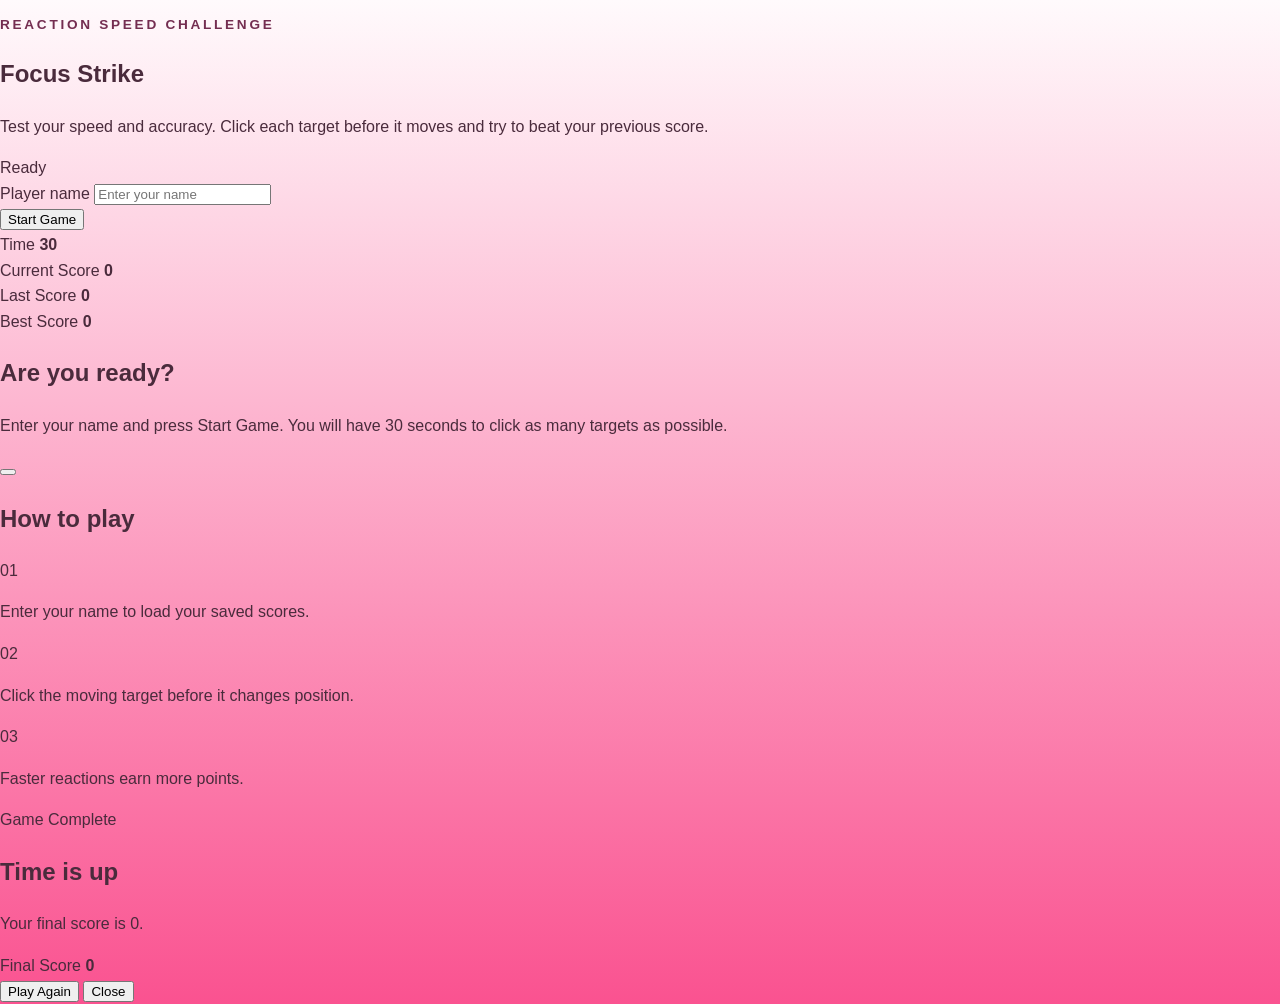
==== index.html @ 073978c5 "Adding all changes" ====
<!DOCTYPE html>
<html lang="en">
<head>
    <meta charset="UTF-8">

    <meta
        name="viewport"
        content="width=device-width, initial-scale=1.0"
    >

    <meta
        name="description"
        content="Focus Strike is a reaction speed game that challenges players to beat their previous scores."
    >

    <title>Focus Strike | Reaction Speed Game</title>

    <link rel="stylesheet" href="./src/style.css">

    <script src="./src/script.js" defer></script>
</head>

<body>

    <main class="game-container">

        <section class="game-card">

            <header class="game-header">
                <div>
                    <p class="eyebrow">Reaction Speed Challenge</p>
                    <h1>Focus Strike</h1>
                    <p class="game-description">
                        Test your speed and accuracy. Click each target before
                        it moves and try to beat your previous score.
                    </p>
                </div>

                <div class="game-status" id="gameStatus">
                    Ready
                </div>
            </header>

            <section class="player-section">

                <div class="input-group">
                    <label for="playerName">Player name</label>

                    <input
                        type="text"
                        id="playerName"
                        placeholder="Enter your name"
                        maxlength="20"
                        autocomplete="off"
                    >
                </div>

                <button
                    type="button"
                    class="primary-button"
                    id="startButton"
                >
                    Start Game
                </button>

            </section>

            <section class="scoreboard">

                <article class="score-card">
                    <span class="score-label">Time</span>
                    <strong id="timeDisplay">30</strong>
                </article>

                <article class="score-card">
                    <span class="score-label">Current Score</span>
                    <strong id="scoreDisplay">0</strong>
                </article>

                <article class="score-card">
                    <span class="score-label">Last Score</span>
                    <strong id="lastScoreDisplay">0</strong>
                </article>

                <article class="score-card highlight-card">
                    <span class="score-label">Best Score</span>
                    <strong id="bestScoreDisplay">0</strong>
                </article>

            </section>

            <section
                class="game-board"
                id="gameBoard"
                aria-label="Game playing area"
            >

                <div class="start-message" id="startMessage">
                    <h2>Are you ready?</h2>

                    <p>
                        Enter your name and press Start Game.
                        You will have 30 seconds to click as many targets
                        as possible.
                    </p>
                </div>

                <button
                    type="button"
                    class="target"
                    id="target"
                    aria-label="Click target"
                >
                    <span></span>
                </button>

            </section>

            <section class="instructions">
                <h2>How to play</h2>

                <div class="instruction-list">

                    <article>
                        <span>01</span>
                        <p>Enter your name to load your saved scores.</p>
                    </article>

                    <article>
                        <span>02</span>
                        <p>Click the moving target before it changes position.</p>
                    </article>

                    <article>
                        <span>03</span>
                        <p>Faster reactions earn more points.</p>
                    </article>

                </div>
            </section>

        </section>

        <div class="result-modal" id="resultModal">

            <div class="modal-content">

                <p class="modal-eyebrow">Game Complete</p>

                <h2 id="resultHeading">
                    Time is up
                </h2>

                <p id="resultMessage">
                    Your final score is 0.
                </p>

                <div class="modal-score">
                    <span>Final Score</span>
                    <strong id="finalScoreDisplay">0</strong>
                </div>

                <button
                    type="button"
                    class="primary-button"
                    id="playAgainButton"
                >
                    Play Again
                </button>

                <button
                    type="button"
                    class="secondary-button"
                    id="closeModalButton"
                >
                    Close
                </button>

            </div>

        </div>

    </main>

</body>
</html>
---- src/style.css ----
:root {
  color-scheme: light;
  --bg: #fa5290;
  --surface: #f4a6a6;
  --text: #4a2b3c;
  --muted: #6b4b5d;
  --accent: #eb9dc1;
  --accent-dark: #a33b68;
  --accent-strong: #c94a7c;
  --accent-soft: #fde8f1;
  --border: #d8a6bf;
  --shadow: rgba(163, 59, 104, 0.18);
}

* {
  box-sizing: border-box;
}

html {
  scroll-behavior: smooth;
}

body {
  margin: 0;
  font-family: "Segoe UI", "Trebuchet MS", Arial, sans-serif;
  line-height: 1.6;
  color: var(--text);
  background: linear-gradient(180deg, #fffafc 0%, var(--bg) 100%);
}

a:hover,
a:focus-visible,
.btn:hover,
.btn:focus-visible {
  transition: all 0.2s ease;
}

a:focus-visible,
.btn:focus-visible {
  outline: 3px solid var(--accent-dark);
  outline-offset: 3px;
}

.skip-link {
  position: absolute;
  left: -9999px;
  top: auto;
  background: var(--accent-dark);
  color: #ffffff;
  padding: 0.75rem 1rem;
  z-index: 1000;
  border-radius: 0 0 0.5rem 0;
}

.skip-link:focus {
  left: 0;
  top: 0;
}

.navbar {
  position: sticky;
  top: 0;
  z-index: 10;
  display: flex;
  justify-content: space-between;
  align-items: center;
  padding: 1rem 2rem;
  background: rgba(255, 248, 251, 0.95);
  border-bottom: 1px solid var(--border);
  box-shadow: 0 4px 18px var(--shadow);
}

.brand {
  font-size: 1.2rem;
  font-weight: 700;
  color: var(--accent-dark);
  text-decoration: none;
}

nav a {
  margin-left: 1rem;
  color: var(--text);
  text-decoration: none;
  font-weight: 600;
}

nav a:hover,
nav a:focus-visible {
  color: var(--accent-dark);
}

.hero {
  padding: 5rem 2rem;
  background: linear-gradient(135deg, #ffe8f2 0%, #f7c7dd 45%, var(--accent-dark) 100%);
  color: #3a2130;
  text-align: center;
  border-bottom: 1px solid var(--border);
  position: relative;
  overflow: hidden;
}

.hero::before {
  content: "";
  position: absolute;
  inset: 0;
  background: radial-gradient(circle at top right, rgba(255,255,255,0.35), transparent 45%);
  pointer-events: none;
}

.hero-content {
  max-width: 700px;
  margin: 0 auto;
}

.eyebrow {
  text-transform: uppercase;
  letter-spacing: 0.2em;
  font-size: 0.85rem;
  font-weight: 700;
  color: #6d2348;
  opacity: 0.95;
}

.hero h1 {
  font-size: 2.5rem;
  margin: 0.3rem 0 1rem;
  color: #6d2348;
}

.btn {
  display: inline-block;
  margin-top: 1rem;
  padding: 0.9rem 1.4rem;
  background: linear-gradient(90deg, var(--accent-dark), var(--accent));
  color: #ffffff;
  border: 2px solid #ffffff;
  border-radius: 999px;
  text-decoration: none;
  font-weight: 700;
  box-shadow: 0 6px 18px var(--shadow);
  cursor: pointer;
}

.btn:hover,
.btn:focus-visible {
  background: linear-gradient(90deg, var(--accent), var(--accent-dark));
  transform: translateY(-2px);
}

.features {
  padding: 4rem 2rem;
}

.features h2,
.about h2 {
  text-align: center;
  margin-bottom: 2rem;
  color: var(--accent-dark);
}

.card-grid {
  display: grid;
  grid-template-columns: repeat(3, minmax(0, 1fr));
  gap: 1.5rem;
  max-width: 1100px;
  margin: 0 auto;
}

.card {
  padding: 1.5rem;
  background: var(--surface);
  border: 1px solid var(--border);
  border-radius: 1rem;
  box-shadow: 0 8px 24px var(--shadow);
}

.card h3 {
  margin-top: 0;
  color: var(--accent-dark);
}

.card p {
  color: var(--muted);
}

.about,
.booking {
  max-width: 800px;
  margin: 0 auto 3rem;
  padding: 0 2rem;
  color: var(--text);
}

.contact-card {
  max-width: 980px;
  margin: 0 auto 3rem;
  padding: 1.5rem 2rem;
  display: grid;
  grid-template-columns: repeat(3, minmax(0, 1fr));
  gap: 1rem;
  background: linear-gradient(135deg, #fff4f9 0%, #ffffff 100%);
  border: 1px solid var(--border);
  border-radius: 1rem;
  box-shadow: 0 8px 24px var(--shadow);
}

.contact-card h3 {
  margin: 0 0 0.4rem;
  color: var(--accent-dark);
}

.contact-card p {
  margin: 0;
  color: var(--muted);
}

.about p,
.booking p {
  color: var(--muted);
}

.booking-form {
  display: grid;
  gap: 1rem;
  padding: 1.5rem;
  background: var(--surface);
  border: 1px solid var(--border);
  border-radius: 1rem;
  box-shadow: 0 8px 24px var(--shadow);
}

.booking-form label {
  display: grid;
  gap: 0.35rem;
  font-weight: 600;
  color: var(--accent-dark);
}

.booking-form input,
.booking-form select {
  padding: 0.8rem 1rem;
  border: 1px solid var(--border);
  border-radius: 0.75rem;
  font: inherit;
  color: var(--text);
  background: #fffdfd;
}

.booking-form input:focus,
.booking-form select:focus {
  outline: 2px solid var(--accent);
  border-color: var(--accent);
}

.footer {
  text-align: center;
  padding: 1.5rem 2rem;
  color: var(--muted);
  background: #fff4f9;
  border-top: 1px solid var(--border);
}

@media (max-width: 900px) {
  .card-grid {
    grid-template-columns: repeat(2, minmax(0, 1fr));
  }

  .contact-card {
    grid-template-columns: 1fr;
  }
}

@media (max-width: 768px) {
  .navbar {
    flex-direction: column;
    gap: 0.6rem;
    padding: 1rem;
  }

  nav a {
    margin: 0 0.5rem;
  }

  .hero {
    padding: 3.5rem 1rem;
  }

  .hero h1 {
    font-size: 1.9rem;
  }

  .features,
  .about,
  .booking {
    padding-left: 1rem;
    padding-right: 1rem;
  }

  .card-grid {
    grid-template-columns: 1fr;
  }

  .contact-card,
  .booking-form {
    padding: 1rem;
  }
}

@media (max-width: 480px) {
  .navbar {
    align-items: flex-start;
  }

  nav {
    display: flex;
    flex-wrap: wrap;
    justify-content: center;
    gap: 0.5rem 0.75rem;
  }

  .hero {
    padding: 3rem 0.9rem;
  }

  .hero h1 {
    font-size: 1.6rem;
  }

  .btn {
    width: 100%;
    text-align: center;
  }

  .card,
  .booking-form,
  .contact-card {
    border-radius: 0.8rem;
  }
}
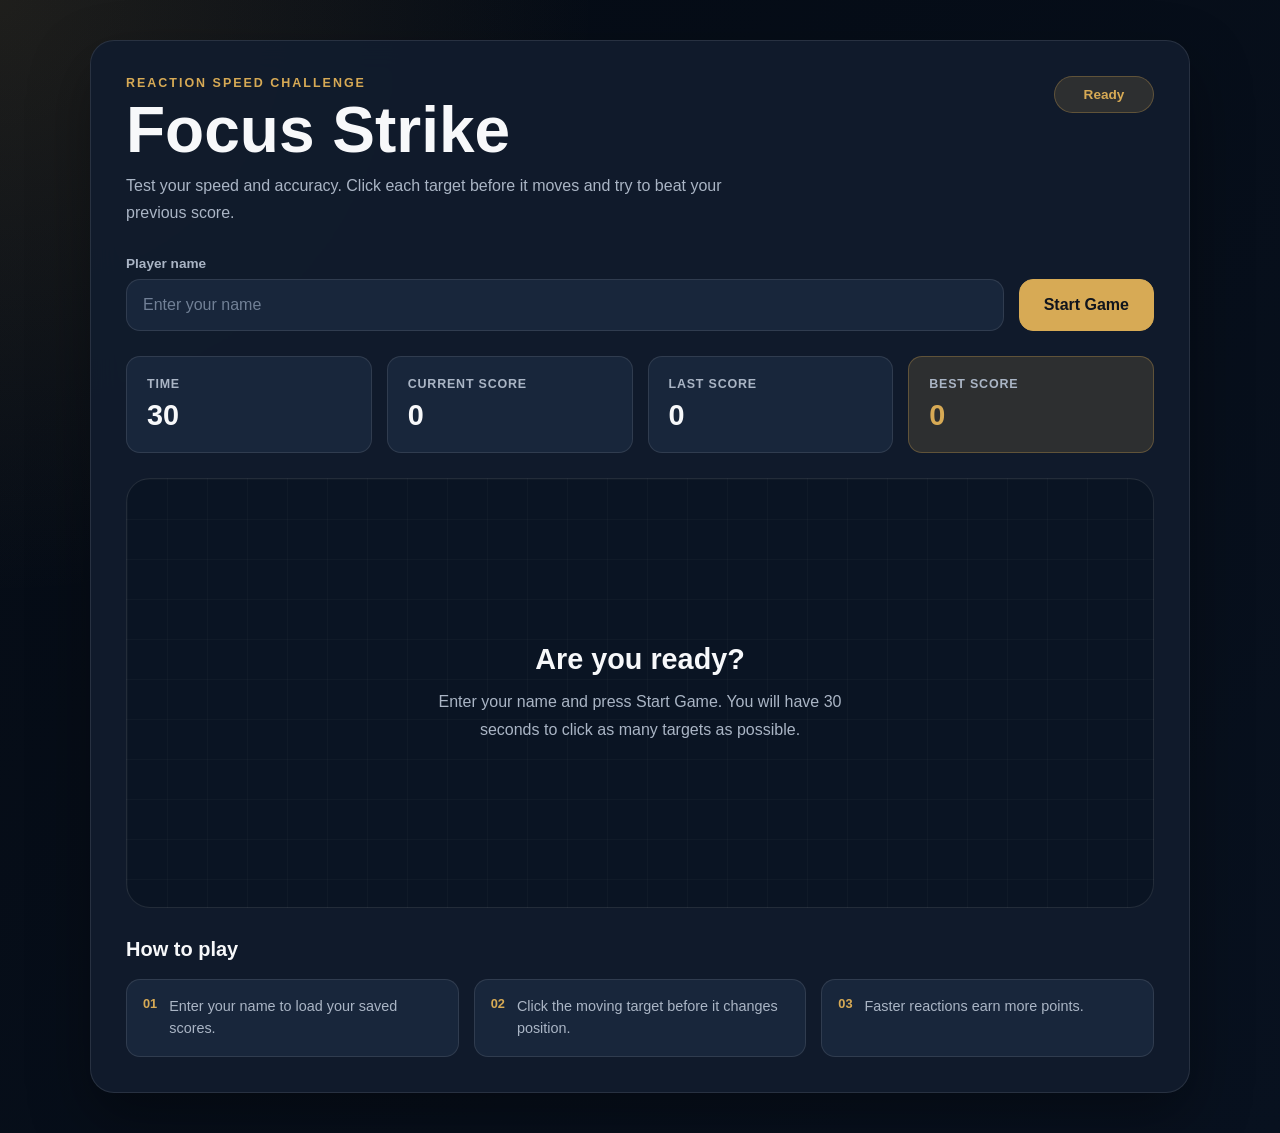
==== commit 1608c993: "Adding all changes" ====
--- a/index.html
+++ b/index.html
@@ -2,20 +2,21 @@
 <html lang="en">
 <head>
     <meta charset="UTF-8">
-
     <meta
         name="viewport"
         content="width=device-width, initial-scale=1.0"
     >
-
     <meta
         name="description"
         content="Focus Strike is a reaction speed game that challenges players to beat their previous scores."
     >
-
     <title>Focus Strike | Reaction Speed Game</title>
-
     <link rel="stylesheet" href="./src/style.css">
+    <meta property="og:title" content="Practise Agentic AI">
+<meta property="og:description" content="Learn and practice Agentic AI with this landing page.">
+<meta property="og:image" content="https://lindal23.github.io/practiseAgenticAI/images/thumbnail.jpg">
+<meta property="og:url" content="https://lindal23.github.io/practiseAgenticAI/">
+<meta property="og:type" content="website">
 
     <script src="./src/script.js" defer></script>
 </head>
--- a/src/style.css
+++ b/src/style.css
@@ -1,339 +1,669 @@
+/* ================================
+   ROOT VARIABLES
+================================ */
+
 :root {
-  color-scheme: light;
-  --bg: #fa5290;
-  --surface: #f4a6a6;
-  --text: #4a2b3c;
-  --muted: #6b4b5d;
-  --accent: #eb9dc1;
-  --accent-dark: #a33b68;
-  --accent-strong: #c94a7c;
-  --accent-soft: #fde8f1;
-  --border: #d8a6bf;
-  --shadow: rgba(163, 59, 104, 0.18);
-}
+    --background: #08111f;
+    --surface: #111c2d;
+    --surface-light: #18263b;
+    --surface-hover: #20314a;
+
+    --primary: #d7aa55;
+    --primary-dark: #b98a35;
+    --primary-soft: rgba(215, 170, 85, 0.15);
+
+    --text-primary: #f7f8fa;
+    --text-secondary: #aab5c5;
+    --border-color: rgba(255, 255, 255, 0.1);
+
+    --success: #5cc98b;
+    --danger: #e46b6b;
+
+    --shadow: 0 25px 60px rgba(0, 0, 0, 0.35);
+    --radius-large: 24px;
+    --radius-medium: 14px;
+    --transition: 0.25s ease;
+}
+
+
+/* ================================
+   GENERAL RESET
+================================ */
 
 * {
-  box-sizing: border-box;
+    margin: 0;
+    padding: 0;
+    box-sizing: border-box;
 }
 
 html {
-  scroll-behavior: smooth;
+    scroll-behavior: smooth;
 }
 
 body {
-  margin: 0;
-  font-family: "Segoe UI", "Trebuchet MS", Arial, sans-serif;
-  line-height: 1.6;
-  color: var(--text);
-  background: linear-gradient(180deg, #fffafc 0%, var(--bg) 100%);
-}
-
-a:hover,
-a:focus-visible,
-.btn:hover,
-.btn:focus-visible {
-  transition: all 0.2s ease;
-}
-
-a:focus-visible,
-.btn:focus-visible {
-  outline: 3px solid var(--accent-dark);
-  outline-offset: 3px;
-}
-
-.skip-link {
-  position: absolute;
-  left: -9999px;
-  top: auto;
-  background: var(--accent-dark);
-  color: #ffffff;
-  padding: 0.75rem 1rem;
-  z-index: 1000;
-  border-radius: 0 0 0.5rem 0;
-}
-
-.skip-link:focus {
-  left: 0;
-  top: 0;
-}
-
-.navbar {
-  position: sticky;
-  top: 0;
-  z-index: 10;
-  display: flex;
-  justify-content: space-between;
-  align-items: center;
-  padding: 1rem 2rem;
-  background: rgba(255, 248, 251, 0.95);
-  border-bottom: 1px solid var(--border);
-  box-shadow: 0 4px 18px var(--shadow);
-}
-
-.brand {
-  font-size: 1.2rem;
-  font-weight: 700;
-  color: var(--accent-dark);
-  text-decoration: none;
-}
-
-nav a {
-  margin-left: 1rem;
-  color: var(--text);
-  text-decoration: none;
-  font-weight: 600;
-}
-
-nav a:hover,
-nav a:focus-visible {
-  color: var(--accent-dark);
-}
-
-.hero {
-  padding: 5rem 2rem;
-  background: linear-gradient(135deg, #ffe8f2 0%, #f7c7dd 45%, var(--accent-dark) 100%);
-  color: #3a2130;
-  text-align: center;
-  border-bottom: 1px solid var(--border);
-  position: relative;
-  overflow: hidden;
-}
-
-.hero::before {
-  content: "";
-  position: absolute;
-  inset: 0;
-  background: radial-gradient(circle at top right, rgba(255,255,255,0.35), transparent 45%);
-  pointer-events: none;
-}
-
-.hero-content {
-  max-width: 700px;
-  margin: 0 auto;
-}
-
-.eyebrow {
-  text-transform: uppercase;
-  letter-spacing: 0.2em;
-  font-size: 0.85rem;
-  font-weight: 700;
-  color: #6d2348;
-  opacity: 0.95;
-}
-
-.hero h1 {
-  font-size: 2.5rem;
-  margin: 0.3rem 0 1rem;
-  color: #6d2348;
-}
-
-.btn {
-  display: inline-block;
-  margin-top: 1rem;
-  padding: 0.9rem 1.4rem;
-  background: linear-gradient(90deg, var(--accent-dark), var(--accent));
-  color: #ffffff;
-  border: 2px solid #ffffff;
-  border-radius: 999px;
-  text-decoration: none;
-  font-weight: 700;
-  box-shadow: 0 6px 18px var(--shadow);
-  cursor: pointer;
-}
-
-.btn:hover,
-.btn:focus-visible {
-  background: linear-gradient(90deg, var(--accent), var(--accent-dark));
-  transform: translateY(-2px);
-}
-
-.features {
-  padding: 4rem 2rem;
-}
-
-.features h2,
-.about h2 {
-  text-align: center;
-  margin-bottom: 2rem;
-  color: var(--accent-dark);
-}
-
-.card-grid {
-  display: grid;
-  grid-template-columns: repeat(3, minmax(0, 1fr));
-  gap: 1.5rem;
-  max-width: 1100px;
-  margin: 0 auto;
-}
-
-.card {
-  padding: 1.5rem;
-  background: var(--surface);
-  border: 1px solid var(--border);
-  border-radius: 1rem;
-  box-shadow: 0 8px 24px var(--shadow);
-}
-
-.card h3 {
-  margin-top: 0;
-  color: var(--accent-dark);
-}
-
-.card p {
-  color: var(--muted);
-}
-
-.about,
-.booking {
-  max-width: 800px;
-  margin: 0 auto 3rem;
-  padding: 0 2rem;
-  color: var(--text);
-}
-
-.contact-card {
-  max-width: 980px;
-  margin: 0 auto 3rem;
-  padding: 1.5rem 2rem;
-  display: grid;
-  grid-template-columns: repeat(3, minmax(0, 1fr));
-  gap: 1rem;
-  background: linear-gradient(135deg, #fff4f9 0%, #ffffff 100%);
-  border: 1px solid var(--border);
-  border-radius: 1rem;
-  box-shadow: 0 8px 24px var(--shadow);
-}
-
-.contact-card h3 {
-  margin: 0 0 0.4rem;
-  color: var(--accent-dark);
-}
-
-.contact-card p {
-  margin: 0;
-  color: var(--muted);
-}
-
-.about p,
-.booking p {
-  color: var(--muted);
-}
-
-.booking-form {
-  display: grid;
-  gap: 1rem;
-  padding: 1.5rem;
-  background: var(--surface);
-  border: 1px solid var(--border);
-  border-radius: 1rem;
-  box-shadow: 0 8px 24px var(--shadow);
-}
-
-.booking-form label {
-  display: grid;
-  gap: 0.35rem;
-  font-weight: 600;
-  color: var(--accent-dark);
-}
-
-.booking-form input,
-.booking-form select {
-  padding: 0.8rem 1rem;
-  border: 1px solid var(--border);
-  border-radius: 0.75rem;
-  font: inherit;
-  color: var(--text);
-  background: #fffdfd;
-}
-
-.booking-form input:focus,
-.booking-form select:focus {
-  outline: 2px solid var(--accent);
-  border-color: var(--accent);
-}
-
-.footer {
-  text-align: center;
-  padding: 1.5rem 2rem;
-  color: var(--muted);
-  background: #fff4f9;
-  border-top: 1px solid var(--border);
-}
-
-@media (max-width: 900px) {
-  .card-grid {
-    grid-template-columns: repeat(2, minmax(0, 1fr));
-  }
-
-  .contact-card {
-    grid-template-columns: 1fr;
-  }
-}
-
-@media (max-width: 768px) {
-  .navbar {
-    flex-direction: column;
-    gap: 0.6rem;
-    padding: 1rem;
-  }
-
-  nav a {
-    margin: 0 0.5rem;
-  }
-
-  .hero {
-    padding: 3.5rem 1rem;
-  }
-
-  .hero h1 {
-    font-size: 1.9rem;
-  }
-
-  .features,
-  .about,
-  .booking {
-    padding-left: 1rem;
-    padding-right: 1rem;
-  }
-
-  .card-grid {
-    grid-template-columns: 1fr;
-  }
-
-  .contact-card,
-  .booking-form {
-    padding: 1rem;
-  }
-}
-
-@media (max-width: 480px) {
-  .navbar {
+    min-height: 100vh;
+    padding: 40px 20px;
+
+    display: flex;
+    justify-content: center;
+    align-items: center;
+
+    font-family:
+        Inter,
+        Arial,
+        Helvetica,
+        sans-serif;
+
+    color: var(--text-primary);
+
+    background:
+        radial-gradient(
+            circle at top left,
+            rgba(215, 170, 85, 0.12),
+            transparent 35%
+        ),
+        linear-gradient(
+            135deg,
+            #050b14,
+            var(--background)
+        );
+}
+
+button,
+input {
+    font: inherit;
+}
+
+
+/* ================================
+   MAIN CONTAINER
+================================ */
+
+.game-container {
+    width: min(1100px, 100%);
+}
+
+.game-card {
+    padding: 35px;
+
+    background: rgba(17, 28, 45, 0.95);
+
+    border: 1px solid var(--border-color);
+    border-radius: var(--radius-large);
+
+    box-shadow: var(--shadow);
+    backdrop-filter: blur(15px);
+}
+
+
+/* ================================
+   HEADER
+================================ */
+
+.game-header {
+    display: flex;
+    justify-content: space-between;
     align-items: flex-start;
-  }
-
-  nav {
+    gap: 30px;
+
+    margin-bottom: 30px;
+}
+
+.eyebrow,
+.modal-eyebrow {
+    margin-bottom: 8px;
+
+    color: var(--primary);
+
+    font-size: 0.78rem;
+    font-weight: 700;
+
+    letter-spacing: 2px;
+    text-transform: uppercase;
+}
+
+.game-header h1 {
+    margin-bottom: 10px;
+
+    font-size: clamp(2.2rem, 5vw, 4rem);
+    line-height: 1;
+}
+
+.game-description {
+    max-width: 650px;
+
+    color: var(--text-secondary);
+
+    font-size: 1rem;
+    line-height: 1.7;
+}
+
+.game-status {
+    min-width: 100px;
+    padding: 10px 18px;
+
+    color: var(--primary);
+
+    background: var(--primary-soft);
+
+    border: 1px solid rgba(215, 170, 85, 0.3);
+    border-radius: 50px;
+
+    font-size: 0.85rem;
+    font-weight: 700;
+
+    text-align: center;
+}
+
+
+/* ================================
+   PLAYER SECTION
+================================ */
+
+.player-section {
     display: flex;
-    flex-wrap: wrap;
+    align-items: flex-end;
+    gap: 15px;
+
+    margin-bottom: 25px;
+}
+
+.input-group {
+    flex: 1;
+}
+
+.input-group label {
+    display: block;
+
+    margin-bottom: 8px;
+
+    color: var(--text-secondary);
+
+    font-size: 0.85rem;
+    font-weight: 600;
+}
+
+.input-group input {
+    width: 100%;
+    min-height: 52px;
+
+    padding: 0 16px;
+
+    color: var(--text-primary);
+    background: var(--surface-light);
+
+    border: 1px solid var(--border-color);
+    border-radius: var(--radius-medium);
+
+    outline: none;
+
+    transition: border-color var(--transition),
+                box-shadow var(--transition);
+}
+
+.input-group input::placeholder {
+    color: #718096;
+}
+
+.input-group input:focus {
+    border-color: var(--primary);
+
+    box-shadow: 0 0 0 4px var(--primary-soft);
+}
+
+
+/* ================================
+   BUTTONS
+================================ */
+
+.primary-button,
+.secondary-button {
+    min-height: 52px;
+    padding: 0 24px;
+
+    border-radius: var(--radius-medium);
+
+    font-weight: 700;
+
+    cursor: pointer;
+
+    transition:
+        transform var(--transition),
+        background var(--transition),
+        border-color var(--transition);
+}
+
+.primary-button {
+    color: #10151d;
+    background: var(--primary);
+
+    border: 1px solid var(--primary);
+}
+
+.primary-button:hover {
+    background: #e4ba69;
+    transform: translateY(-2px);
+}
+
+.primary-button:active {
+    transform: translateY(0);
+}
+
+.primary-button:disabled {
+    opacity: 0.55;
+    cursor: not-allowed;
+    transform: none;
+}
+
+.secondary-button {
+    color: var(--text-primary);
+    background: transparent;
+
+    border: 1px solid var(--border-color);
+}
+
+.secondary-button:hover {
+    background: var(--surface-hover);
+    border-color: rgba(255, 255, 255, 0.2);
+}
+
+
+/* ================================
+   SCOREBOARD
+================================ */
+
+.scoreboard {
+    display: grid;
+    grid-template-columns: repeat(4, 1fr);
+    gap: 15px;
+
+    margin-bottom: 25px;
+}
+
+.score-card {
+    padding: 20px;
+
+    background: var(--surface-light);
+
+    border: 1px solid var(--border-color);
+    border-radius: var(--radius-medium);
+}
+
+.score-label {
+    display: block;
+
+    margin-bottom: 8px;
+
+    color: var(--text-secondary);
+
+    font-size: 0.78rem;
+    font-weight: 600;
+
+    letter-spacing: 0.8px;
+    text-transform: uppercase;
+}
+
+.score-card strong {
+    font-size: 1.8rem;
+}
+
+.highlight-card {
+    background: var(--primary-soft);
+    border-color: rgba(215, 170, 85, 0.3);
+}
+
+.highlight-card strong {
+    color: var(--primary);
+}
+
+
+/* ================================
+   GAME BOARD
+================================ */
+
+.game-board {
+    position: relative;
+
+    width: 100%;
+    height: 430px;
+
+    overflow: hidden;
+
+    background:
+        linear-gradient(
+            rgba(255, 255, 255, 0.025) 1px,
+            transparent 1px
+        ),
+        linear-gradient(
+            90deg,
+            rgba(255, 255, 255, 0.025) 1px,
+            transparent 1px
+        ),
+        #0a1423;
+
+    background-size: 40px 40px;
+
+    border: 1px solid var(--border-color);
+    border-radius: var(--radius-large);
+
+    cursor: crosshair;
+}
+
+.start-message {
+    position: absolute;
+    top: 50%;
+    left: 50%;
+
+    width: min(450px, 85%);
+
+    text-align: center;
+
+    transform: translate(-50%, -50%);
+}
+
+.start-message h2 {
+    margin-bottom: 12px;
+
+    font-size: 1.8rem;
+}
+
+.start-message p {
+    color: var(--text-secondary);
+
+    line-height: 1.7;
+}
+
+
+/* ================================
+   TARGET
+================================ */
+
+.target {
+    position: absolute;
+
+    width: 66px;
+    height: 66px;
+
+    display: none;
     justify-content: center;
-    gap: 0.5rem 0.75rem;
-  }
-
-  .hero {
-    padding: 3rem 0.9rem;
-  }
-
-  .hero h1 {
-    font-size: 1.6rem;
-  }
-
-  .btn {
+    align-items: center;
+
+    background:
+        radial-gradient(
+            circle,
+            var(--primary) 0 19%,
+            #111c2d 20% 37%,
+            var(--primary) 38% 53%,
+            #111c2d 54% 69%,
+            var(--primary) 70%
+        );
+
+    border: 3px solid rgba(255, 255, 255, 0.85);
+    border-radius: 50%;
+
+    box-shadow:
+        0 0 0 5px rgba(215, 170, 85, 0.12),
+        0 10px 25px rgba(0, 0, 0, 0.4);
+
+    cursor: pointer;
+
+    transition:
+        transform 0.12s ease,
+        box-shadow 0.12s ease;
+}
+
+.target:hover {
+    transform: scale(1.08);
+
+    box-shadow:
+        0 0 0 8px rgba(215, 170, 85, 0.16),
+        0 12px 30px rgba(0, 0, 0, 0.45);
+}
+
+.target:active {
+    transform: scale(0.9);
+}
+
+.target.active {
+    display: flex;
+
+    animation: targetAppear 0.18s ease;
+}
+
+@keyframes targetAppear {
+    from {
+        opacity: 0;
+        transform: scale(0.4);
+    }
+
+    to {
+        opacity: 1;
+        transform: scale(1);
+    }
+}
+
+
+/* ================================
+   INSTRUCTIONS
+================================ */
+
+.instructions {
+    margin-top: 30px;
+}
+
+.instructions h2 {
+    margin-bottom: 18px;
+
+    font-size: 1.25rem;
+}
+
+.instruction-list {
+    display: grid;
+    grid-template-columns: repeat(3, 1fr);
+    gap: 15px;
+}
+
+.instruction-list article {
+    display: flex;
+    align-items: flex-start;
+    gap: 12px;
+
+    padding: 16px;
+
+    background: var(--surface-light);
+
+    border: 1px solid var(--border-color);
+    border-radius: var(--radius-medium);
+}
+
+.instruction-list span {
+    color: var(--primary);
+
+    font-size: 0.8rem;
+    font-weight: 800;
+}
+
+.instruction-list p {
+    color: var(--text-secondary);
+
+    font-size: 0.9rem;
+    line-height: 1.5;
+}
+
+
+/* ================================
+   RESULT MODAL
+================================ */
+
+.result-modal {
+    position: fixed;
+    inset: 0;
+    z-index: 1000;
+
+    display: none;
+    justify-content: center;
+    align-items: center;
+
+    padding: 20px;
+
+    background: rgba(2, 7, 14, 0.82);
+
+    backdrop-filter: blur(10px);
+}
+
+.result-modal.show {
+    display: flex;
+}
+
+.modal-content {
+    width: min(440px, 100%);
+
+    padding: 35px;
+
+    text-align: center;
+
+    background: var(--surface);
+
+    border: 1px solid var(--border-color);
+    border-radius: var(--radius-large);
+
+    box-shadow: var(--shadow);
+
+    animation: modalAppear 0.25s ease;
+}
+
+@keyframes modalAppear {
+    from {
+        opacity: 0;
+        transform: translateY(20px) scale(0.95);
+    }
+
+    to {
+        opacity: 1;
+        transform: translateY(0) scale(1);
+    }
+}
+
+.modal-content h2 {
+    margin-bottom: 10px;
+
+    font-size: 2rem;
+}
+
+.modal-content > p:not(.modal-eyebrow) {
+    color: var(--text-secondary);
+
+    line-height: 1.6;
+}
+
+.modal-score {
+    margin: 25px 0;
+    padding: 20px;
+
+    background: var(--primary-soft);
+
+    border: 1px solid rgba(215, 170, 85, 0.3);
+    border-radius: var(--radius-medium);
+}
+
+.modal-score span {
+    display: block;
+
+    margin-bottom: 6px;
+
+    color: var(--text-secondary);
+
+    font-size: 0.8rem;
+
+    text-transform: uppercase;
+    letter-spacing: 1px;
+}
+
+.modal-score strong {
+    color: var(--primary);
+
+    font-size: 3rem;
+}
+
+.modal-content .primary-button,
+.modal-content .secondary-button {
     width: 100%;
-    text-align: center;
-  }
-
-  .card,
-  .booking-form,
-  .contact-card {
-    border-radius: 0.8rem;
-  }
-}
+}
+
+.modal-content .secondary-button {
+    margin-top: 10px;
+}
+
+
+/* ================================
+   RESPONSIVE DESIGN
+================================ */
+
+@media screen and (max-width: 800px) {
+
+    body {
+        padding: 20px 12px;
+    }
+
+    .game-card {
+        padding: 24px;
+    }
+
+    .game-header {
+        flex-direction: column;
+        gap: 18px;
+    }
+
+    .player-section {
+        align-items: stretch;
+        flex-direction: column;
+    }
+
+    .scoreboard {
+        grid-template-columns: repeat(2, 1fr);
+    }
+
+    .instruction-list {
+        grid-template-columns: 1fr;
+    }
+
+    .game-board {
+        height: 380px;
+    }
+}
+
+@media screen and (max-width: 480px) {
+
+    .game-card {
+        padding: 18px;
+    }
+
+    .game-header h1 {
+        font-size: 2.4rem;
+    }
+
+    .scoreboard {
+        gap: 10px;
+    }
+
+    .score-card {
+        padding: 15px;
+    }
+
+    .score-card strong {
+        font-size: 1.5rem;
+    }
+
+    .game-board {
+        height: 340px;
+    }
+
+    .target {
+        width: 58px;
+        height: 58px;
+    }
+
+    .modal-content {
+        padding: 28px 20px;
+    }
+}
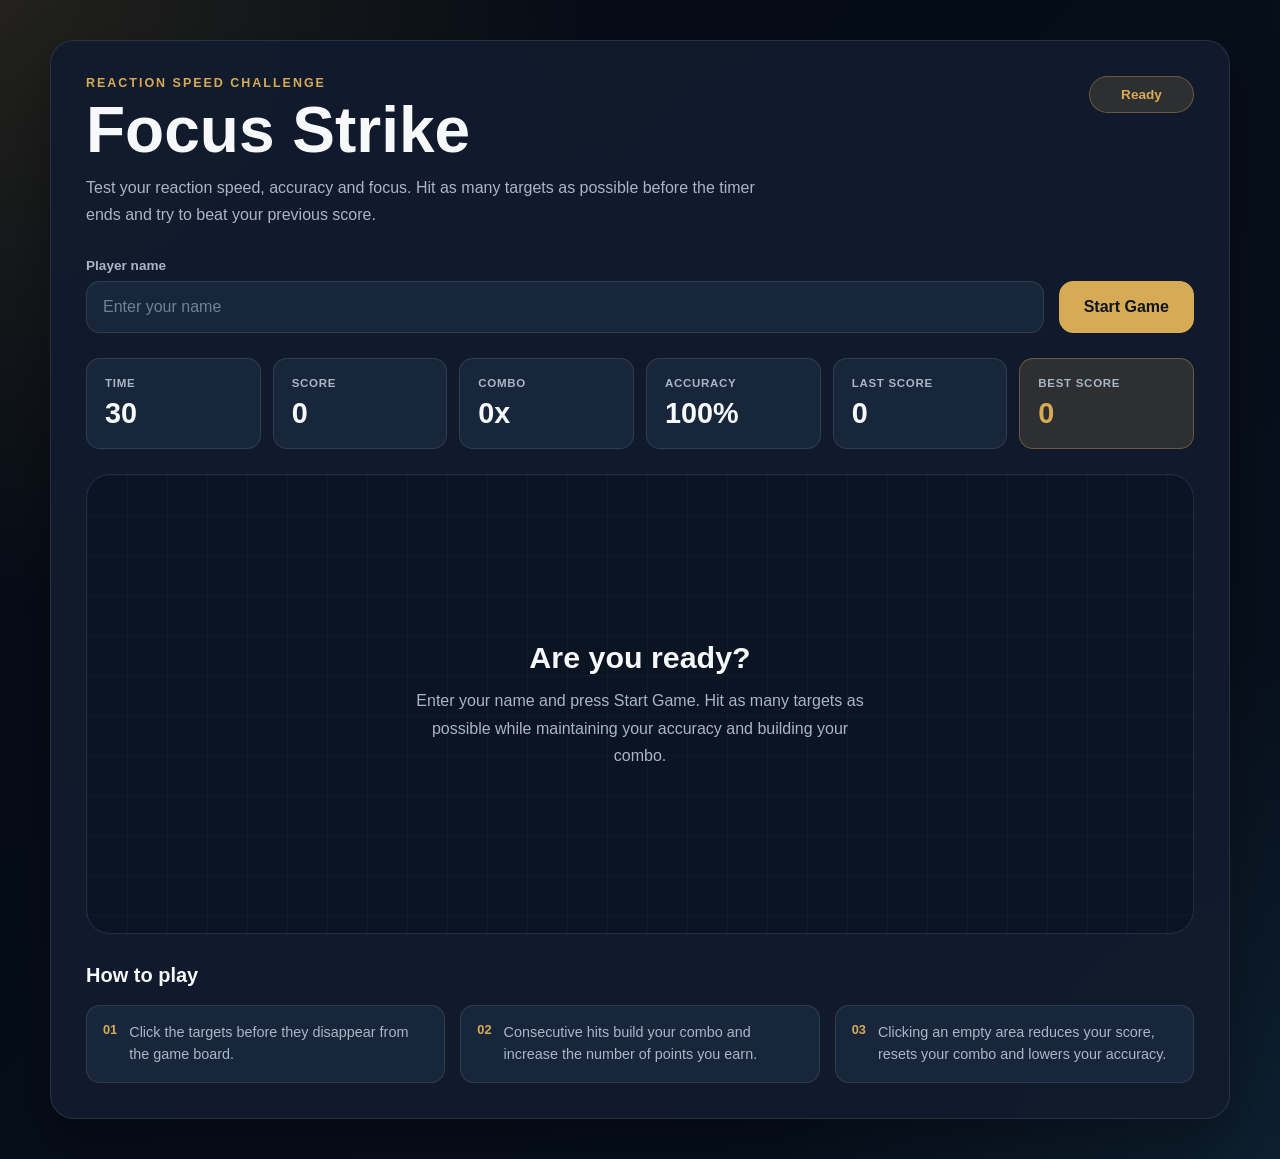
==== commit eba14772: "Adding all changes" ====
--- a/index.html
+++ b/index.html
@@ -8,13 +8,13 @@
     >
     <meta
         name="description"
-        content="Focus Strike is a reaction speed game that challenges players to beat their previous scores."
+        content="Focus Strike is a fast-paced reaction game that challenges players to beat their previous scores."
     >
     <title>Focus Strike | Reaction Speed Game</title>
     <link rel="stylesheet" href="./src/style.css">
     <meta property="og:title" content="Practise Agentic AI">
 <meta property="og:description" content="Learn and practice Agentic AI with this landing page.">
-<meta property="og:image" content="https://lindal23.github.io/practiseAgenticAI/images/thumbnail.jpg">
+<meta property="og:image" content="https://lindal23.github.io/practiseAgenticAI/image/thumbnailgame.jpg">
 <meta property="og:url" content="https://lindal23.github.io/practiseAgenticAI/">
 <meta property="og:type" content="website">
 
@@ -27,25 +27,41 @@
 
         <section class="game-card">
 
+            <!-- GAME HEADER -->
             <header class="game-header">
+
                 <div>
-                    <p class="eyebrow">Reaction Speed Challenge</p>
+                    <p class="eyebrow">
+                        Reaction Speed Challenge
+                    </p>
+
                     <h1>Focus Strike</h1>
+
                     <p class="game-description">
-                        Test your speed and accuracy. Click each target before
-                        it moves and try to beat your previous score.
+                        Test your reaction speed, accuracy and focus.
+                        Hit as many targets as possible before the timer ends
+                        and try to beat your previous score.
                     </p>
                 </div>
 
-                <div class="game-status" id="gameStatus">
+                <div
+                    class="game-status"
+                    id="gameStatus"
+                >
                     Ready
                 </div>
+
             </header>
 
+
+            <!-- PLAYER DETAILS -->
             <section class="player-section">
 
                 <div class="input-group">
-                    <label for="playerName">Player name</label>
+
+                    <label for="playerName">
+                        Player name
+                    </label>
 
                     <input
                         type="text"
@@ -54,6 +70,7 @@
                         maxlength="20"
                         autocomplete="off"
                     >
+
                 </div>
 
                 <button
@@ -66,87 +83,156 @@
 
             </section>
 
+
+            <!-- SCOREBOARD -->
             <section class="scoreboard">
 
                 <article class="score-card">
-                    <span class="score-label">Time</span>
-                    <strong id="timeDisplay">30</strong>
-                </article>
-
-                <article class="score-card">
-                    <span class="score-label">Current Score</span>
-                    <strong id="scoreDisplay">0</strong>
-                </article>
-
-                <article class="score-card">
-                    <span class="score-label">Last Score</span>
-                    <strong id="lastScoreDisplay">0</strong>
+                    <span class="score-label">
+                        Time
+                    </span>
+
+                    <strong id="timeDisplay">
+                        30
+                    </strong>
+                </article>
+
+                <article class="score-card">
+                    <span class="score-label">
+                        Score
+                    </span>
+
+                    <strong id="scoreDisplay">
+                        0
+                    </strong>
+                </article>
+
+                <article class="score-card">
+                    <span class="score-label">
+                        Combo
+                    </span>
+
+                    <strong id="comboDisplay">
+                        0x
+                    </strong>
+                </article>
+
+                <article class="score-card">
+                    <span class="score-label">
+                        Accuracy
+                    </span>
+
+                    <strong id="accuracyDisplay">
+                        100%
+                    </strong>
+                </article>
+
+                <article class="score-card">
+                    <span class="score-label">
+                        Last Score
+                    </span>
+
+                    <strong id="lastScoreDisplay">
+                        0
+                    </strong>
                 </article>
 
                 <article class="score-card highlight-card">
-                    <span class="score-label">Best Score</span>
-                    <strong id="bestScoreDisplay">0</strong>
-                </article>
-
-            </section>
-
+                    <span class="score-label">
+                        Best Score
+                    </span>
+
+                    <strong id="bestScoreDisplay">
+                        0
+                    </strong>
+                </article>
+
+            </section>
+
+
+            <!-- GAME BOARD -->
             <section
                 class="game-board"
                 id="gameBoard"
-                aria-label="Game playing area"
+                aria-label="Focus Strike game playing area"
             >
 
-                <div class="start-message" id="startMessage">
+                <div
+                    class="start-message"
+                    id="startMessage"
+                >
+
                     <h2>Are you ready?</h2>
 
                     <p>
                         Enter your name and press Start Game.
-                        You will have 30 seconds to click as many targets
-                        as possible.
+                        Hit as many targets as possible while maintaining
+                        your accuracy and building your combo.
                     </p>
-                </div>
-
-                <button
-                    type="button"
-                    class="target"
-                    id="target"
-                    aria-label="Click target"
-                >
-                    <span></span>
-                </button>
-
-            </section>
-
+
+                </div>
+
+            </section>
+
+
+            <!-- GAME INSTRUCTIONS -->
             <section class="instructions">
+
                 <h2>How to play</h2>
 
                 <div class="instruction-list">
 
                     <article>
                         <span>01</span>
-                        <p>Enter your name to load your saved scores.</p>
+
+                        <p>
+                            Click the targets before they disappear
+                            from the game board.
+                        </p>
                     </article>
 
                     <article>
                         <span>02</span>
-                        <p>Click the moving target before it changes position.</p>
+
+                        <p>
+                            Consecutive hits build your combo and
+                            increase the number of points you earn.
+                        </p>
                     </article>
 
                     <article>
                         <span>03</span>
-                        <p>Faster reactions earn more points.</p>
+
+                        <p>
+                            Clicking an empty area reduces your score,
+                            resets your combo and lowers your accuracy.
+                        </p>
                     </article>
 
                 </div>
+
             </section>
 
         </section>
 
-        <div class="result-modal" id="resultModal">
-
-            <div class="modal-content">
-
-                <p class="modal-eyebrow">Game Complete</p>
+
+        <!-- RESULT MODAL -->
+        <section
+            class="result-modal"
+            id="resultModal"
+            aria-hidden="true"
+        >
+
+            <div
+                class="modal-content"
+                role="dialog"
+                aria-modal="true"
+                aria-labelledby="resultHeading"
+            >
+
+                <p class="modal-eyebrow">
+                    Game Complete
+                </p>
 
                 <h2 id="resultHeading">
                     Time is up
@@ -157,8 +243,15 @@
                 </p>
 
                 <div class="modal-score">
-                    <span>Final Score</span>
-                    <strong id="finalScoreDisplay">0</strong>
+
+                    <span>
+                        Final Score
+                    </span>
+
+                    <strong id="finalScoreDisplay">
+                        0
+                    </strong>
+
                 </div>
 
                 <button
@@ -179,7 +272,7 @@
 
             </div>
 
-        </div>
+        </section>
 
     </main>
 
--- a/src/style.css
+++ b/src/style.css
@@ -1,34 +1,55 @@
-/* ================================
-   ROOT VARIABLES
-================================ */
+/* ========================================
+   FOCUS STRIKE
+   COMPLETE GAME STYLES
+======================================== */
+
+
+/* ========================================
+   CSS VARIABLES
+======================================== */
 
 :root {
     --background: #08111f;
+    --background-dark: #050b14;
+
     --surface: #111c2d;
     --surface-light: #18263b;
     --surface-hover: #20314a;
 
     --primary: #d7aa55;
+    --primary-light: #f0c977;
     --primary-dark: #b98a35;
     --primary-soft: rgba(215, 170, 85, 0.15);
 
     --text-primary: #f7f8fa;
     --text-secondary: #aab5c5;
+    --text-muted: #718096;
+
     --border-color: rgba(255, 255, 255, 0.1);
+    --border-strong: rgba(255, 255, 255, 0.2);
 
     --success: #5cc98b;
+    --success-soft: rgba(92, 201, 139, 0.2);
+
     --danger: #e46b6b;
+    --danger-soft: rgba(228, 107, 107, 0.2);
+
+    --blue: #4fd1ff;
+    --gold: #ffd45f;
 
     --shadow: 0 25px 60px rgba(0, 0, 0, 0.35);
+
     --radius-large: 24px;
     --radius-medium: 14px;
+    --radius-small: 8px;
+
     --transition: 0.25s ease;
 }
 
 
-/* ================================
+/* ========================================
    GENERAL RESET
-================================ */
+======================================== */
 
 * {
     margin: 0;
@@ -42,11 +63,14 @@
 
 body {
     min-height: 100vh;
-    padding: 40px 20px;
 
     display: flex;
     justify-content: center;
     align-items: center;
+
+    padding: 40px 20px;
+
+    color: var(--text-primary);
 
     font-family:
         Inter,
@@ -54,17 +78,20 @@
         Helvetica,
         sans-serif;
 
-    color: var(--text-primary);
-
     background:
         radial-gradient(
             circle at top left,
-            rgba(215, 170, 85, 0.12),
+            rgba(215, 170, 85, 0.14),
             transparent 35%
+        ),
+        radial-gradient(
+            circle at bottom right,
+            rgba(79, 209, 255, 0.08),
+            transparent 30%
         ),
         linear-gradient(
             135deg,
-            #050b14,
+            var(--background-dark),
             var(--background)
         );
 }
@@ -74,36 +101,47 @@
     font: inherit;
 }
 
-
-/* ================================
-   MAIN CONTAINER
-================================ */
+button {
+    border: none;
+}
+
+button,
+.target {
+    -webkit-tap-highlight-color: transparent;
+}
+
+
+/* ========================================
+   MAIN GAME CONTAINER
+======================================== */
 
 .game-container {
-    width: min(1100px, 100%);
+    width: min(1180px, 100%);
 }
 
 .game-card {
     padding: 35px;
 
-    background: rgba(17, 28, 45, 0.95);
+    background: rgba(17, 28, 45, 0.96);
 
     border: 1px solid var(--border-color);
     border-radius: var(--radius-large);
 
     box-shadow: var(--shadow);
+
     backdrop-filter: blur(15px);
 }
 
 
-/* ================================
-   HEADER
-================================ */
+/* ========================================
+   GAME HEADER
+======================================== */
 
 .game-header {
     display: flex;
     justify-content: space-between;
     align-items: flex-start;
+
     gap: 30px;
 
     margin-bottom: 30px;
@@ -116,21 +154,21 @@
     color: var(--primary);
 
     font-size: 0.78rem;
-    font-weight: 700;
+    font-weight: 800;
 
     letter-spacing: 2px;
     text-transform: uppercase;
 }
 
 .game-header h1 {
-    margin-bottom: 10px;
-
-    font-size: clamp(2.2rem, 5vw, 4rem);
+    margin-bottom: 12px;
+
+    font-size: clamp(2.4rem, 5vw, 4.5rem);
     line-height: 1;
 }
 
 .game-description {
-    max-width: 650px;
+    max-width: 700px;
 
     color: var(--text-secondary);
 
@@ -139,30 +177,32 @@
 }
 
 .game-status {
-    min-width: 100px;
+    min-width: 105px;
+
     padding: 10px 18px;
 
     color: var(--primary);
-
     background: var(--primary-soft);
 
-    border: 1px solid rgba(215, 170, 85, 0.3);
+    border: 1px solid rgba(215, 170, 85, 0.35);
     border-radius: 50px;
 
     font-size: 0.85rem;
-    font-weight: 700;
+    font-weight: 800;
 
     text-align: center;
-}
-
-
-/* ================================
+    white-space: nowrap;
+}
+
+
+/* ========================================
    PLAYER SECTION
-================================ */
+======================================== */
 
 .player-section {
     display: flex;
     align-items: flex-end;
+
     gap: 15px;
 
     margin-bottom: 25px;
@@ -180,7 +220,7 @@
     color: var(--text-secondary);
 
     font-size: 0.85rem;
-    font-weight: 600;
+    font-weight: 700;
 }
 
 .input-group input {
@@ -197,12 +237,14 @@
 
     outline: none;
 
-    transition: border-color var(--transition),
-                box-shadow var(--transition);
+    transition:
+        border-color var(--transition),
+        box-shadow var(--transition),
+        transform var(--transition);
 }
 
 .input-group input::placeholder {
-    color: #718096;
+    color: var(--text-muted);
 }
 
 .input-group input:focus {
@@ -211,26 +253,51 @@
     box-shadow: 0 0 0 4px var(--primary-soft);
 }
 
-
-/* ================================
+.input-group input:disabled {
+    opacity: 0.65;
+    cursor: not-allowed;
+}
+
+.input-error {
+    border-color: var(--danger) !important;
+
+    box-shadow: 0 0 0 4px var(--danger-soft) !important;
+
+    animation: inputShake 0.3s ease;
+}
+
+@keyframes inputShake {
+    25% {
+        transform: translateX(-5px);
+    }
+
+    75% {
+        transform: translateX(5px);
+    }
+}
+
+
+/* ========================================
    BUTTONS
-================================ */
+======================================== */
 
 .primary-button,
 .secondary-button {
     min-height: 52px;
+
     padding: 0 24px;
 
     border-radius: var(--radius-medium);
 
-    font-weight: 700;
+    font-weight: 800;
 
     cursor: pointer;
 
     transition:
         transform var(--transition),
         background var(--transition),
-        border-color var(--transition);
+        border-color var(--transition),
+        opacity var(--transition);
 }
 
 .primary-button {
@@ -241,7 +308,8 @@
 }
 
 .primary-button:hover {
-    background: #e4ba69;
+    background: var(--primary-light);
+
     transform: translateY(-2px);
 }
 
@@ -250,8 +318,10 @@
 }
 
 .primary-button:disabled {
-    opacity: 0.55;
+    opacity: 0.5;
+
     cursor: not-allowed;
+
     transform: none;
 }
 
@@ -264,24 +334,27 @@
 
 .secondary-button:hover {
     background: var(--surface-hover);
-    border-color: rgba(255, 255, 255, 0.2);
-}
-
-
-/* ================================
+    border-color: var(--border-strong);
+}
+
+
+/* ========================================
    SCOREBOARD
-================================ */
+======================================== */
 
 .scoreboard {
     display: grid;
-    grid-template-columns: repeat(4, 1fr);
-    gap: 15px;
+    grid-template-columns: repeat(6, minmax(0, 1fr));
+
+    gap: 12px;
 
     margin-bottom: 25px;
 }
 
 .score-card {
-    padding: 20px;
+    min-width: 0;
+
+    padding: 18px;
 
     background: var(--surface-light);
 
@@ -296,36 +369,75 @@
 
     color: var(--text-secondary);
 
-    font-size: 0.78rem;
-    font-weight: 600;
-
-    letter-spacing: 0.8px;
+    font-size: 0.72rem;
+    font-weight: 700;
+
+    letter-spacing: 0.7px;
     text-transform: uppercase;
 }
 
 .score-card strong {
-    font-size: 1.8rem;
+    display: block;
+
+    overflow: hidden;
+
+    font-size: clamp(1.25rem, 2.4vw, 1.8rem);
+
+    text-overflow: ellipsis;
+    white-space: nowrap;
 }
 
 .highlight-card {
     background: var(--primary-soft);
-    border-color: rgba(215, 170, 85, 0.3);
+    border-color: rgba(215, 170, 85, 0.35);
 }
 
 .highlight-card strong {
     color: var(--primary);
 }
 
-
-/* ================================
+.combo-active {
+    color: var(--primary);
+
+    animation: comboPulse 0.45s infinite alternate;
+}
+
+@keyframes comboPulse {
+    from {
+        transform: scale(1);
+    }
+
+    to {
+        transform: scale(1.13);
+    }
+}
+
+.time-warning {
+    color: var(--danger);
+
+    animation: timeWarning 0.5s infinite alternate;
+}
+
+@keyframes timeWarning {
+    from {
+        opacity: 1;
+    }
+
+    to {
+        opacity: 0.4;
+    }
+}
+
+
+/* ========================================
    GAME BOARD
-================================ */
+======================================== */
 
 .game-board {
     position: relative;
 
     width: 100%;
-    height: 430px;
+    height: 460px;
 
     overflow: hidden;
 
@@ -347,14 +459,20 @@
     border-radius: var(--radius-large);
 
     cursor: crosshair;
+
+    transition:
+        box-shadow 0.1s ease,
+        border-color 0.2s ease,
+        transform 0.2s ease;
 }
 
 .start-message {
     position: absolute;
     top: 50%;
     left: 50%;
-
-    width: min(450px, 85%);
+    z-index: 2;
+
+    width: min(470px, 85%);
 
     text-align: center;
 
@@ -364,7 +482,7 @@
 .start-message h2 {
     margin-bottom: 12px;
 
-    font-size: 1.8rem;
+    font-size: 1.9rem;
 }
 
 .start-message p {
@@ -374,78 +492,344 @@
 }
 
 
-/* ================================
-   TARGET
-================================ */
+/* ========================================
+   TARGETS
+======================================== */
 
 .target {
     position: absolute;
-
-    width: 66px;
-    height: 66px;
-
-    display: none;
+    z-index: 5;
+
+    display: flex;
     justify-content: center;
     align-items: center;
 
+    padding: 0;
+
+    border: 3px solid rgba(255, 255, 255, 0.9);
+    border-radius: 50%;
+
+    cursor: crosshair;
+
+    opacity: 0;
+
+    transform: scale(0.25);
+
+    box-shadow:
+        0 0 0 5px rgba(215, 170, 85, 0.12),
+        0 12px 30px rgba(0, 0, 0, 0.45);
+
+    transition:
+        opacity 0.1s ease,
+        transform 0.1s ease;
+}
+
+.target-visible {
+    opacity: 1;
+
+    transform: scale(1);
+
+    animation: targetPulse 0.5s infinite alternate;
+}
+
+.target:hover {
+    transform: scale(1.1);
+}
+
+.target:active {
+    transform: scale(0.8);
+}
+
+.normal-target {
     background:
         radial-gradient(
             circle,
-            var(--primary) 0 19%,
-            #111c2d 20% 37%,
-            var(--primary) 38% 53%,
-            #111c2d 54% 69%,
-            var(--primary) 70%
+            #f4c66a 0 18%,
+            #18263b 19% 36%,
+            #d7aa55 37% 53%,
+            #18263b 54% 69%,
+            #d7aa55 70%
         );
-
-    border: 3px solid rgba(255, 255, 255, 0.85);
+}
+
+.gold-target {
+    background:
+        radial-gradient(
+            circle,
+            #fff4bd 0 18%,
+            #8b671b 19% 37%,
+            #ffd45f 38% 55%,
+            #8b671b 56% 70%,
+            #ffd45f 71%
+        );
+
+    box-shadow:
+        0 0 20px rgba(255, 212, 95, 0.75),
+        0 12px 30px rgba(0, 0, 0, 0.45);
+}
+
+.speed-target {
+    background:
+        radial-gradient(
+            circle,
+            #d9f7ff 0 18%,
+            #13475e 19% 37%,
+            #4fd1ff 38% 55%,
+            #13475e 56% 70%,
+            #4fd1ff 71%
+        );
+
+    animation:
+        targetPulse 0.3s infinite alternate,
+        speedTargetShake 0.14s infinite alternate;
+}
+
+.bomb-target {
+    background:
+        radial-gradient(
+            circle,
+            #ffb2b2 0 17%,
+            #421919 18% 37%,
+            #e46b6b 38% 55%,
+            #421919 56% 70%,
+            #e46b6b 71%
+        );
+
+    border-color: #ffbbbb;
+
+    box-shadow:
+        0 0 22px rgba(228, 107, 107, 0.7),
+        0 12px 30px rgba(0, 0, 0, 0.45);
+}
+
+.target-centre {
+    width: 10px;
+    height: 10px;
+
+    background: #ffffff;
+
     border-radius: 50%;
-
+}
+
+.target-label {
+    position: absolute;
+    top: -24px;
+    left: 50%;
+
+    padding: 3px 7px;
+
+    color: #ffffff;
+    background: rgba(5, 11, 20, 0.94);
+
+    border-radius: 4px;
+
+    font-size: 0.58rem;
+    font-weight: 900;
+
+    letter-spacing: 0.3px;
+    white-space: nowrap;
+
+    transform: translateX(-50%);
+}
+
+.target-hit {
+    pointer-events: none;
+
+    animation: targetHit 0.14s forwards;
+}
+
+.target-missed {
+    pointer-events: none;
+
+    animation: targetMissed 0.16s forwards;
+}
+
+@keyframes targetPulse {
+    from {
+        box-shadow:
+            0 0 0 3px rgba(215, 170, 85, 0.1),
+            0 10px 25px rgba(0, 0, 0, 0.4);
+    }
+
+    to {
+        box-shadow:
+            0 0 0 9px rgba(215, 170, 85, 0.02),
+            0 15px 35px rgba(0, 0, 0, 0.5);
+    }
+}
+
+@keyframes targetHit {
+    to {
+        opacity: 0;
+        transform: scale(1.6);
+    }
+}
+
+@keyframes targetMissed {
+    to {
+        opacity: 0;
+        transform: scale(0);
+    }
+}
+
+@keyframes speedTargetShake {
+    from {
+        margin-left: -2px;
+    }
+
+    to {
+        margin-left: 2px;
+    }
+}
+
+
+/* ========================================
+   GAME EFFECTS
+======================================== */
+
+.floating-points,
+.miss-text {
+    position: absolute;
+    z-index: 25;
+
+    pointer-events: none;
+
+    font-size: 1rem;
+    font-weight: 900;
+
+    transform: translate(-50%, -50%);
+
+    animation: floatingText 0.7s forwards;
+}
+
+.floating-points {
+    color: #72e6a0;
+}
+
+.miss-text {
+    color: #ff7676;
+}
+
+@keyframes floatingText {
+    from {
+        opacity: 1;
+
+        transform:
+            translate(-50%, -50%)
+            scale(1);
+    }
+
+    to {
+        opacity: 0;
+
+        transform:
+            translate(-50%, -95px)
+            scale(1.35);
+    }
+}
+
+.hit-effect {
+    position: absolute;
+    z-index: 20;
+
+    width: 15px;
+    height: 15px;
+
+    pointer-events: none;
+
+    border: 3px solid var(--primary);
+    border-radius: 50%;
+
+    transform: translate(-50%, -50%);
+
+    animation: hitEffect 0.4s forwards;
+}
+
+@keyframes hitEffect {
+    from {
+        width: 15px;
+        height: 15px;
+
+        opacity: 1;
+    }
+
+    to {
+        width: 85px;
+        height: 85px;
+
+        opacity: 0;
+    }
+}
+
+.successful-hit {
     box-shadow:
-        0 0 0 5px rgba(215, 170, 85, 0.12),
-        0 10px 25px rgba(0, 0, 0, 0.4);
-
-    cursor: pointer;
-
-    transition:
-        transform 0.12s ease,
-        box-shadow 0.12s ease;
-}
-
-.target:hover {
-    transform: scale(1.08);
-
+        inset 0 0 28px rgba(92, 201, 139, 0.22);
+}
+
+.missed-click {
     box-shadow:
-        0 0 0 8px rgba(215, 170, 85, 0.16),
-        0 12px 30px rgba(0, 0, 0, 0.45);
-}
-
-.target:active {
-    transform: scale(0.9);
-}
-
-.target.active {
-    display: flex;
-
-    animation: targetAppear 0.18s ease;
-}
-
-@keyframes targetAppear {
+        inset 0 0 38px rgba(228, 107, 107, 0.28);
+}
+
+.difficulty-pulse {
+    animation: difficultyPulse 0.4s ease;
+}
+
+@keyframes difficultyPulse {
+    50% {
+        border-color: var(--primary);
+
+        transform: scale(0.995);
+    }
+}
+
+.difficulty-message {
+    position: absolute;
+    top: 50%;
+    left: 50%;
+    z-index: 30;
+
+    color: rgba(255, 255, 255, 0.9);
+
+    font-size: clamp(2.5rem, 8vw, 6rem);
+    font-weight: 900;
+
+    letter-spacing: 8px;
+    text-align: center;
+
+    pointer-events: none;
+
+    transform: translate(-50%, -50%);
+
+    animation: difficultyMessage 0.9s forwards;
+}
+
+@keyframes difficultyMessage {
     from {
         opacity: 0;
-        transform: scale(0.4);
+
+        transform:
+            translate(-50%, -50%)
+            scale(0.7);
+    }
+
+    35% {
+        opacity: 0.75;
     }
 
     to {
-        opacity: 1;
-        transform: scale(1);
-    }
-}
-
-
-/* ================================
+        opacity: 0;
+
+        transform:
+            translate(-50%, -50%)
+            scale(1.25);
+    }
+}
+
+
+/* ========================================
    INSTRUCTIONS
-================================ */
+======================================== */
 
 .instructions {
     margin-top: 30px;
@@ -460,12 +844,14 @@
 .instruction-list {
     display: grid;
     grid-template-columns: repeat(3, 1fr);
+
     gap: 15px;
 }
 
 .instruction-list article {
     display: flex;
     align-items: flex-start;
+
     gap: 12px;
 
     padding: 16px;
@@ -480,7 +866,7 @@
     color: var(--primary);
 
     font-size: 0.8rem;
-    font-weight: 800;
+    font-weight: 900;
 }
 
 .instruction-list p {
@@ -491,9 +877,9 @@
 }
 
 
-/* ================================
+/* ========================================
    RESULT MODAL
-================================ */
+======================================== */
 
 .result-modal {
     position: fixed;
@@ -506,7 +892,7 @@
 
     padding: 20px;
 
-    background: rgba(2, 7, 14, 0.82);
+    background: rgba(2, 7, 14, 0.84);
 
     backdrop-filter: blur(10px);
 }
@@ -516,7 +902,7 @@
 }
 
 .modal-content {
-    width: min(440px, 100%);
+    width: min(450px, 100%);
 
     padding: 35px;
 
@@ -535,12 +921,18 @@
 @keyframes modalAppear {
     from {
         opacity: 0;
-        transform: translateY(20px) scale(0.95);
+
+        transform:
+            translateY(20px)
+            scale(0.95);
     }
 
     to {
         opacity: 1;
-        transform: translateY(0) scale(1);
+
+        transform:
+            translateY(0)
+            scale(1);
     }
 }
 
@@ -562,7 +954,7 @@
 
     background: var(--primary-soft);
 
-    border: 1px solid rgba(215, 170, 85, 0.3);
+    border: 1px solid rgba(215, 170, 85, 0.35);
     border-radius: var(--radius-medium);
 }
 
@@ -575,8 +967,8 @@
 
     font-size: 0.8rem;
 
+    letter-spacing: 1px;
     text-transform: uppercase;
-    letter-spacing: 1px;
 }
 
 .modal-score strong {
@@ -595,12 +987,17 @@
 }
 
 
-/* ================================
+/* ========================================
    RESPONSIVE DESIGN
-================================ */
+======================================== */
+
+@media screen and (max-width: 1000px) {
+    .scoreboard {
+        grid-template-columns: repeat(3, 1fr);
+    }
+}
 
 @media screen and (max-width: 800px) {
-
     body {
         padding: 20px 12px;
     }
@@ -611,6 +1008,7 @@
 
     .game-header {
         flex-direction: column;
+
         gap: 18px;
     }
 
@@ -619,51 +1017,61 @@
         flex-direction: column;
     }
 
+    .instruction-list {
+        grid-template-columns: 1fr;
+    }
+
+    .game-board {
+        height: 400px;
+    }
+}
+
+@media screen and (max-width: 520px) {
+    .game-card {
+        padding: 17px;
+    }
+
+    .game-header h1 {
+        font-size: 2.5rem;
+    }
+
+    .game-description {
+        font-size: 0.92rem;
+    }
+
     .scoreboard {
         grid-template-columns: repeat(2, 1fr);
-    }
-
-    .instruction-list {
-        grid-template-columns: 1fr;
+
+        gap: 9px;
+    }
+
+    .score-card {
+        padding: 14px;
+    }
+
+    .score-card strong {
+        font-size: 1.4rem;
     }
 
     .game-board {
-        height: 380px;
-    }
-}
-
-@media screen and (max-width: 480px) {
-
-    .game-card {
-        padding: 18px;
-    }
-
-    .game-header h1 {
-        font-size: 2.4rem;
-    }
-
-    .scoreboard {
-        gap: 10px;
-    }
-
-    .score-card {
-        padding: 15px;
-    }
-
-    .score-card strong {
+        height: 350px;
+
+        border-radius: 18px;
+    }
+
+    .start-message h2 {
         font-size: 1.5rem;
     }
 
-    .game-board {
-        height: 340px;
-    }
-
-    .target {
-        width: 58px;
-        height: 58px;
+    .start-message p {
+        font-size: 0.9rem;
     }
 
     .modal-content {
         padding: 28px 20px;
     }
+
+    .difficulty-message {
+        letter-spacing: 4px;
+    }
 }
